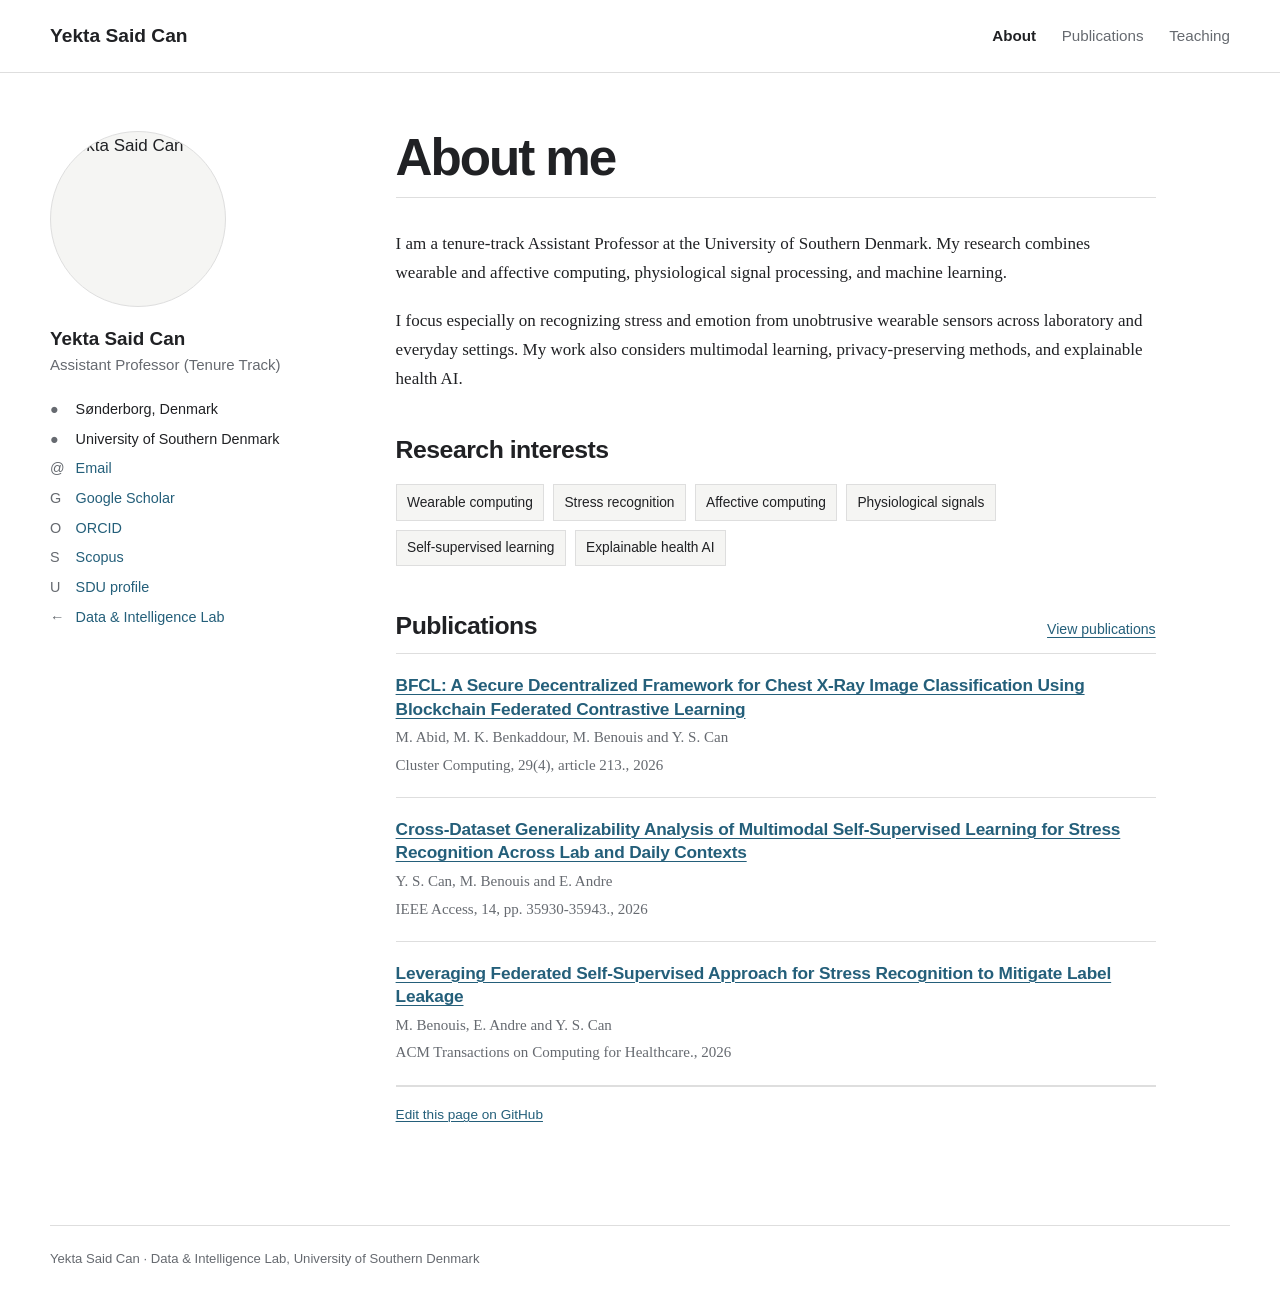
==== index.html @ 5555c62e "Create personal profile site" ====
﻿<!doctype html>
<html lang="en">
<head>
  <meta charset="utf-8"><meta name="viewport" content="width=device-width, initial-scale=1">
  <meta name="description" content="Academic profile of Yekta Said Can at the University of Southern Denmark.">
  <title>Yekta Said Can - About</title>
  <link rel="icon" href="assets/brand-mark.svg"><link rel="stylesheet" href="profile.css">
</head>
<body>
  <header class="masthead"><div class="masthead-inner"><a class="site-title" href="index.html">Yekta Said Can</a><nav aria-label="Profile navigation"><a class="active" aria-current="page" href="index.html">About</a><a href="publications.html">Publications</a><a href="teaching.html">Teaching</a></nav></div></header>
  <div class="page-grid">
    <aside class="author-profile" aria-label="Author profile">
      <img class="author-avatar" src="https://portal.findresearcher.sdu.dk/files-asset/317121823/photo-removebg-preview.jpg?f=jpg&amp;w=800" alt="Yekta Said Can">
      <div class="author-content"><h2>Yekta Said Can</h2><p>Assistant Professor (Tenure Track)</p></div>
      <ul class="author-links"><li><span aria-hidden="true">&#9679;</span> S&oslash;nderborg, Denmark</li><li><span aria-hidden="true">&#9679;</span> University of Southern Denmark</li><li><a href="mailto:yek@mmmi.sdu.dk"><span aria-hidden="true">@</span> Email</a></li><li><a href="https://scholar.google.com/citations?user=yKCNgF0AAAAJ"><span aria-hidden="true">G</span> Google Scholar</a></li><li><a href="https://orcid.org/0000-0002-6614-0183"><span aria-hidden="true">O</span> ORCID</a></li><li><a href="https://www.scopus.com/authid/detail.uri?authorId=56038955200"><span aria-hidden="true">S</span> Scopus</a></li><li><a href="https://portal.findresearcher.sdu.dk/en/persons/yek/"><span aria-hidden="true">U</span> SDU profile</a></li><li><a href="https://sdu-data-and-intelligence-lab.github.io/"><span aria-hidden="true">&larr;</span> Data &amp; Intelligence Lab</a></li></ul>
    </aside>
    <main class="page-content">
      <h1 class="page-title">About me</h1>
      <p>I am a tenure-track Assistant Professor at the University of Southern Denmark. My research combines wearable and affective computing, physiological signal processing, and machine learning.</p>
      <p>I focus especially on recognizing stress and emotion from unobtrusive wearable sensors across laboratory and everyday settings. My work also considers multimodal learning, privacy-preserving methods, and explainable health AI.</p>
      <h2>Research interests</h2>
      <ul class="interest-list"><li>Wearable computing</li><li>Stress recognition</li><li>Affective computing</li><li>Physiological signals</li><li>Self-supervised learning</li><li>Explainable health AI</li></ul>
      <div class="section-heading-row"><h2>Publications</h2><a href="publications.html">View publications</a></div>
      <div class="profile-publications-list"></div>
      <p class="edit-link"><a href="https://github.com/SDU-Data-and-Intelligence-Lab/yekta/edit/main/index.html">Edit this page on GitHub</a></p>
    </main>
  </div>
  <footer class="site-footer">Yekta Said Can &middot; Data &amp; Intelligence Lab, University of Southern Denmark</footer>
  <script src="assets/publications.js" data-root="data/publications" data-member="yekta" data-mode="about"></script>
</body>
</html>
---- profile.css ----
:root {
  color-scheme: light;
  --bg: #ffffff;
  --ink: #202124;
  --muted: #666a70;
  --line: #dedede;
  --soft: #f5f5f3;
  --link: #245f7a;
  --max-width: 1180px;
}

* { box-sizing: border-box; }
html { scroll-behavior: smooth; }

body {
  margin: 0;
  min-height: 100vh;
  color: var(--ink);
  background: var(--bg);
  font-family: Georgia, 'Times New Roman', serif;
  font-size: 17px;
  line-height: 1.7;
  -webkit-font-smoothing: antialiased;
}

a {
  color: var(--link);
  text-decoration-thickness: 0.06em;
  text-underline-offset: 0.18em;
}

a:hover { color: var(--ink); }
img { display: block; max-width: 100%; }

.masthead {
  border-bottom: 1px solid var(--line);
  background: rgba(255, 255, 255, 0.96);
}

.masthead-inner {
  width: min(var(--max-width), calc(100% - 2rem));
  min-height: 4.5rem;
  margin: 0 auto;
  display: flex;
  align-items: center;
  justify-content: space-between;
  gap: 2rem;
}

.site-title {
  color: var(--ink);
  font-family: 'Helvetica Neue', Helvetica, Arial, sans-serif;
  font-size: 1.2rem;
  font-weight: 700;
  text-decoration: none;
}

.masthead nav {
  display: flex;
  gap: 1.6rem;
  font-family: 'Helvetica Neue', Helvetica, Arial, sans-serif;
  font-size: 0.95rem;
}

.masthead nav a {
  color: var(--muted);
  text-decoration: none;
}

.masthead nav a.active {
  color: var(--ink);
  font-weight: 700;
}

.page-grid {
  width: min(var(--max-width), calc(100% - 2rem));
  margin: 0 auto;
  padding: 3.6rem 0 5rem;
  display: grid;
  grid-template-columns: minmax(13rem, 16rem) minmax(0, 1fr);
  gap: clamp(3rem, 7vw, 6rem);
  align-items: start;
}

.author-profile {
  font-family: 'Helvetica Neue', Helvetica, Arial, sans-serif;
}

.author-avatar {
  width: 11rem;
  aspect-ratio: 1;
  object-fit: cover;
  border-radius: 50%;
  background: var(--soft);
  border: 1px solid var(--line);
}

.author-content h2 {
  margin: 1.25rem 0 0.2rem;
  font-size: 1.18rem;
  line-height: 1.25;
}

.author-content p {
  margin: 0;
  color: var(--muted);
  font-size: 0.94rem;
  line-height: 1.55;
}

.author-links {
  margin: 1.4rem 0 0;
  padding: 0;
  display: grid;
  gap: 0.55rem;
  list-style: none;
  font-size: 0.9rem;
  line-height: 1.45;
}

.author-links a { text-decoration: none; }
.author-links span {
  display: inline-block;
  width: 1.35rem;
  color: var(--muted);
}

.page-content { width: min(100%, 760px); }

.page-title {
  margin: 0 0 2rem;
  padding-bottom: 0.8rem;
  border-bottom: 1px solid var(--line);
  font-family: 'Helvetica Neue', Helvetica, Arial, sans-serif;
  font-size: clamp(2.2rem, 5vw, 3.2rem);
  line-height: 1.05;
  letter-spacing: -0.04em;
}

.page-content p { margin: 0 0 1.2rem; }

.page-content h2 {
  margin: 2.6rem 0 1rem;
  font-family: 'Helvetica Neue', Helvetica, Arial, sans-serif;
  font-size: 1.55rem;
  line-height: 1.2;
  letter-spacing: -0.02em;
}

.interest-list {
  display: flex;
  flex-wrap: wrap;
  gap: 0.55rem;
  margin: 1.2rem 0 0;
  padding: 0;
  list-style: none;
  font-family: 'Helvetica Neue', Helvetica, Arial, sans-serif;
  font-size: 0.86rem;
}

.interest-list li {
  padding: 0.35rem 0.65rem;
  border: 1px solid var(--line);
  background: var(--soft);
}

.section-heading-row {
  margin-top: 2.8rem;
  padding-bottom: 0.7rem;
  display: flex;
  align-items: baseline;
  justify-content: space-between;
  gap: 1rem;
  border-bottom: 1px solid var(--line);
}

.section-heading-row h2 { margin: 0; }
.section-heading-row a {
  font-family: 'Helvetica Neue', Helvetica, Arial, sans-serif;
  font-size: 0.88rem;
}

.archive-list,
.course-list { display: grid; }

.archive-item,
.course-item {
  padding: 1.25rem 0;
  border-bottom: 1px solid var(--line);
}

.archive-item h2,
.archive-item h3,
.course-item h2 {
  margin: 0 0 0.35rem;
  font-family: 'Helvetica Neue', Helvetica, Arial, sans-serif;
  font-size: 1.08rem;
  line-height: 1.35;
  letter-spacing: -0.01em;
}

.archive-item p,
.course-item p {
  margin: 0.25rem 0 0;
  color: var(--muted);
  font-size: 0.94rem;
  line-height: 1.55;
}

.empty-state {
  margin-top: 1.5rem;
  padding: 1.2rem 1.3rem;
  border-left: 3px solid var(--ink);
  background: var(--soft);
  color: var(--muted);
}

.edit-link {
  margin-top: 3rem;
  padding-top: 1rem;
  border-top: 1px solid var(--line);
  font-family: 'Helvetica Neue', Helvetica, Arial, sans-serif;
  font-size: 0.85rem;
}

.site-footer {
  width: min(var(--max-width), calc(100% - 2rem));
  margin: 0 auto;
  padding: 1.4rem 0 2.5rem;
  border-top: 1px solid var(--line);
  color: var(--muted);
  font-family: 'Helvetica Neue', Helvetica, Arial, sans-serif;
  font-size: 0.82rem;
}

@media (max-width: 760px) {
  .masthead-inner {
    padding: 1rem 0;
    align-items: flex-start;
    flex-direction: column;
    gap: 0.7rem;
  }

  .masthead nav { gap: 1rem; }

  .page-grid {
    padding-top: 2.2rem;
    grid-template-columns: 1fr;
    gap: 2.5rem;
  }

  .author-profile {
    display: grid;
    grid-template-columns: 7rem minmax(0, 1fr);
    gap: 0 1.2rem;
  }

  .author-avatar {
    width: 7rem;
    grid-row: 1 / span 2;
  }

  .author-content h2 { margin-top: 0; }
  .author-links { margin-top: 0.7rem; }
}

@media (max-width: 480px) {
  .author-profile { grid-template-columns: 1fr; }
  .author-avatar { grid-row: auto; }
  .author-content h2 { margin-top: 1rem; }
}
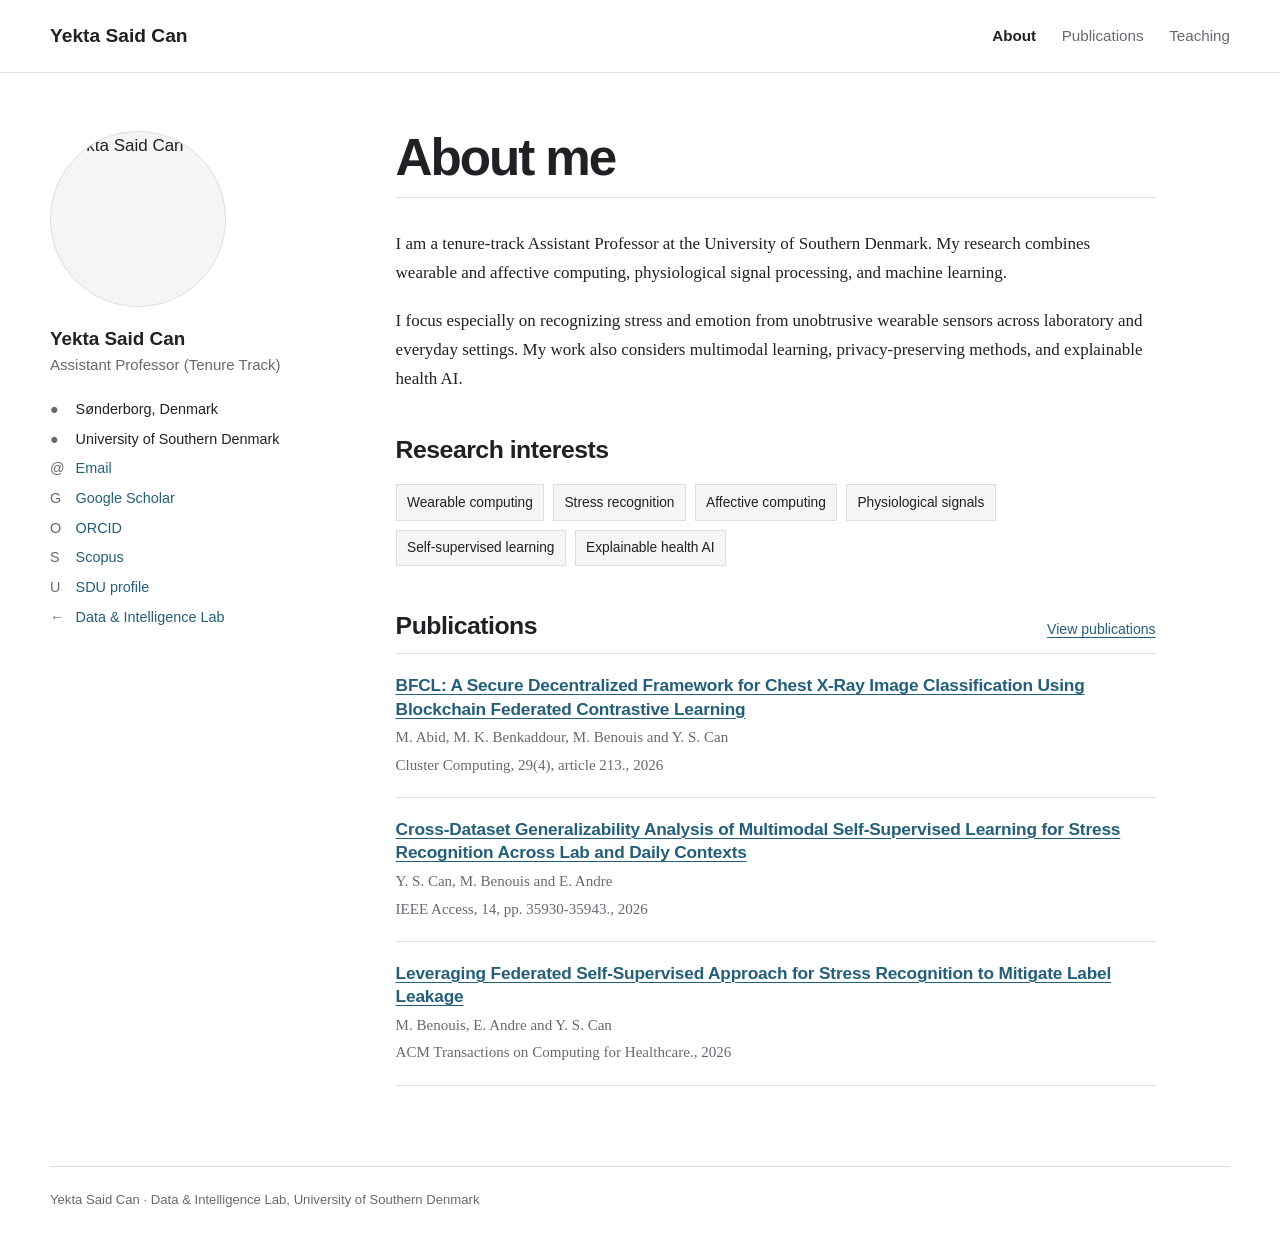
==== commit adf94489: "Remove public edit links" ====
--- a/index.html
+++ b/index.html
@@ -22,7 +22,7 @@
       <ul class="interest-list"><li>Wearable computing</li><li>Stress recognition</li><li>Affective computing</li><li>Physiological signals</li><li>Self-supervised learning</li><li>Explainable health AI</li></ul>
       <div class="section-heading-row"><h2>Publications</h2><a href="publications.html">View publications</a></div>
       <div class="profile-publications-list"></div>
-      <p class="edit-link"><a href="https://github.com/SDU-Data-and-Intelligence-Lab/yekta/edit/main/index.html">Edit this page on GitHub</a></p>
+      
     </main>
   </div>
   <footer class="site-footer">Yekta Said Can &middot; Data &amp; Intelligence Lab, University of Southern Denmark</footer>
@@ -30,3 +30,4 @@
 </body>
 </html>
 
+
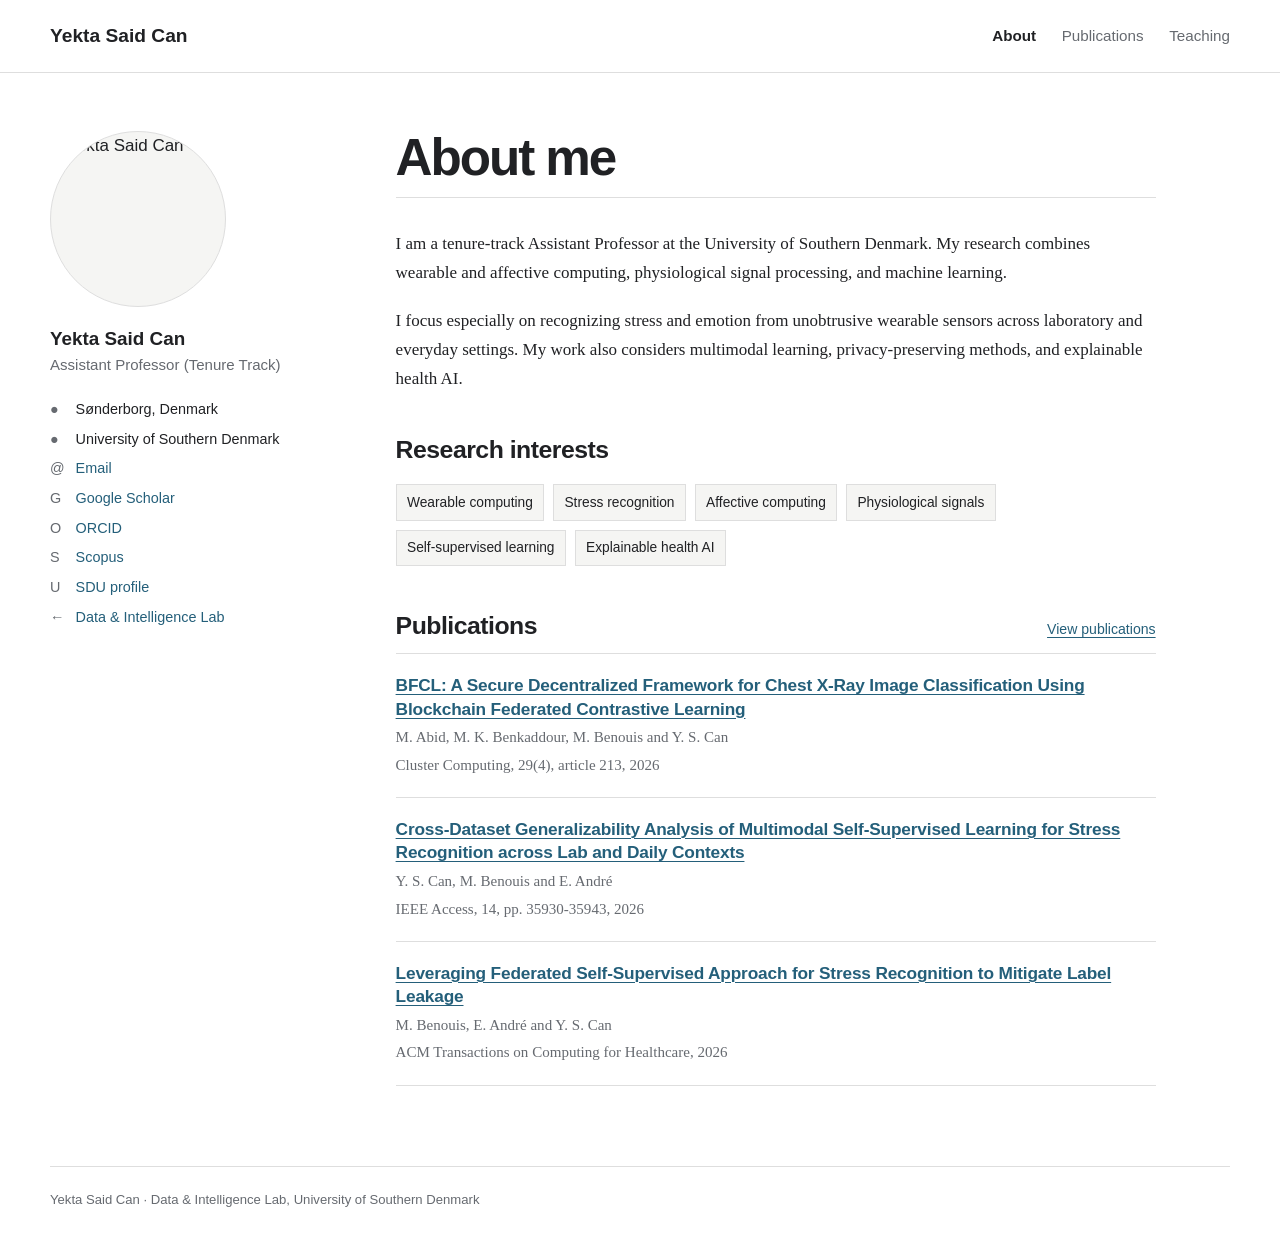
==== commit aa198728: "Remove profile favicon" ====
--- a/index.html
+++ b/index.html
@@ -1,10 +1,10 @@
-﻿<!doctype html>
+<!doctype html>
 <html lang="en">
 <head>
   <meta charset="utf-8"><meta name="viewport" content="width=device-width, initial-scale=1">
   <meta name="description" content="Academic profile of Yekta Said Can at the University of Southern Denmark.">
   <title>Yekta Said Can - About</title>
-  <link rel="icon" href="assets/brand-mark.svg"><link rel="stylesheet" href="profile.css">
+  <link rel="stylesheet" href="profile.css">
 </head>
 <body>
   <header class="masthead"><div class="masthead-inner"><a class="site-title" href="index.html">Yekta Said Can</a><nav aria-label="Profile navigation"><a class="active" aria-current="page" href="index.html">About</a><a href="publications.html">Publications</a><a href="teaching.html">Teaching</a></nav></div></header>
